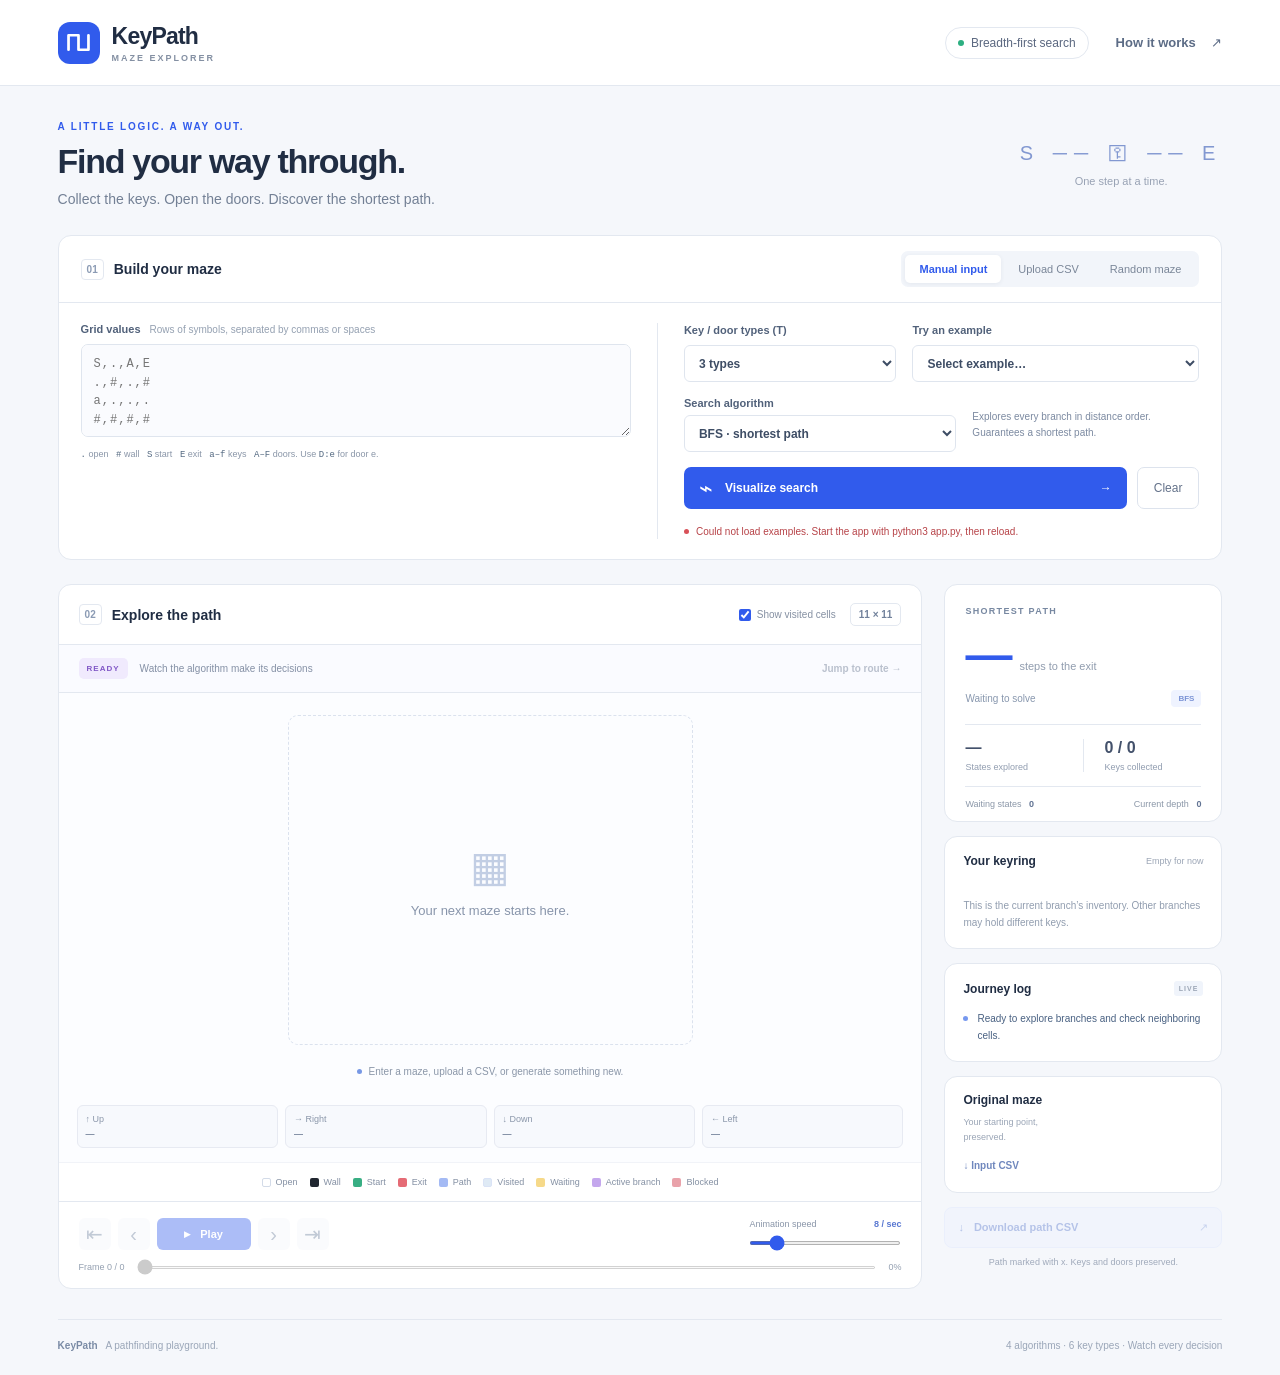
==== vercel-app/public/q1/index.html @ 893df404 "deployement" ====
<!doctype html>
<html lang="en">
<head>
  <meta charset="utf-8">
  <meta name="viewport" content="width=device-width, initial-scale=1">
  <meta name="theme-color" content="#315bec">
  <title>KeyPath · Maze explorer</title>
  <link rel="icon" href="data:image/svg+xml,%3Csvg xmlns='http://www.w3.org/2000/svg' viewBox='0 0 48 48'%3E%3Crect width='48' height='48' rx='12' fill='%23315bec'/%3E%3Cpath d='M12 31V15h12v16h12V15' fill='none' stroke='white' stroke-width='5'/%3E%3C/svg%3E">
  <link rel="stylesheet" href="styles.css">
  <script src="playback.js" defer></script>
  <script src="app.js" defer></script>
</head>
<body>
  <header class="app-header">
    <a class="brand" href="/" aria-label="KeyPath home"><span class="brand-icon" aria-hidden="true"><svg viewBox="0 0 32 32"><path d="M5 24V8h11v16h11V8"/></svg></span><span>KeyPath<span class="brand-sub">MAZE EXPLORER</span></span></a>
    <div class="header-right"><span class="algorithm-pill"><span></span><span id="algorithm-name">Breadth-first search</span></span><button class="text-button" id="help-button">How it works <span aria-hidden="true">↗</span></button></div>
  </header>
  <main>
    <section class="page-heading"><div><div class="eyebrow">A LITTLE LOGIC. A WAY OUT.</div><h1>Find your way through.</h1><p>Collect the keys. Open the doors. Discover the shortest path.</p></div><div class="heading-detail"><span class="small-path" aria-hidden="true">S ── ⚿ ── E</span><span>One step at a time.</span></div></section>

    <section class="setup-panel" aria-labelledby="setup-heading">
      <div class="setup-heading"><h2 id="setup-heading"><span class="section-number">01</span> Build your maze</h2><div class="tabs" role="tablist" aria-label="Maze input method"><button id="tab-manual" role="tab" aria-selected="true" aria-controls="panel-manual" data-tab="manual">Manual input</button><button id="tab-csv" role="tab" aria-selected="false" aria-controls="panel-csv" tabindex="-1" data-tab="csv">Upload CSV</button><button id="tab-random" role="tab" aria-selected="false" aria-controls="panel-random" tabindex="-1" data-tab="random">Random maze</button></div></div>
      <div class="setup-content">
        <div class="input-area">
          <div id="panel-manual" role="tabpanel" aria-labelledby="tab-manual"><label for="maze-input">Grid values <span>Rows of symbols, separated by commas or spaces</span></label><textarea id="maze-input" spellcheck="false" aria-describedby="input-help" placeholder="S,.,A,E&#10;.,#,.,#&#10;a,.,.,.&#10;#,#,#,#"></textarea></div>
          <div id="panel-csv" role="tabpanel" aria-labelledby="tab-csv" hidden><label for="csv-file" class="file-drop"><span class="upload-symbol" aria-hidden="true">↥</span><strong id="file-label">Choose a maze CSV</strong><span>One row per line · one symbol per cell · up to 25 × 25</span><input type="file" id="csv-file" accept=".csv,text/csv,text/plain"></label></div>
          <div id="panel-random" role="tabpanel" aria-labelledby="tab-random" hidden><div class="random-description"><span aria-hidden="true">⤨</span><div><strong>A new maze. A guaranteed way out.</strong><p>Every generated maze includes all T keys and doors.<br>Collect each key before reaching its matching door.</p></div></div><div class="random-fields"><label for="maze-size">Grid size<select id="maze-size"><option value="7">7 × 7 · Small</option><option value="9">9 × 9 · Compact</option><option value="11" selected>11 × 11 · Medium</option><option value="15">15 × 15 · Large</option><option value="21">21 × 21 · Expert</option><option value="25">25 × 25 · Maximum</option></select></label><label for="seed">Seed <span>(optional)</span><input id="seed" type="number" step="1" placeholder="Surprise me"></label><button id="generate-button" class="secondary">↻ Generate maze</button></div></div>
          <p id="input-help" class="input-help"><code>.</code> open &nbsp; <code>#</code> wall &nbsp; <code>S</code> start &nbsp; <code>E</code> exit &nbsp; <code>a–f</code> keys &nbsp; <code>A–F</code> doors. Use <code>D:e</code> for door e.</p>
        </div>
        <div class="setup-actions"><div class="settings-row"><label for="types">Key / door types (T)<select id="types"><option value="1">1 type</option><option value="2">2 types</option><option value="3" selected>3 types</option><option value="4">4 types</option><option value="5">5 types</option><option value="6">6 types</option></select></label><label for="examples">Try an example<select id="examples"><option value="">Select example…</option></select></label></div><div class="algorithm-setting"><label for="algorithm">Search algorithm<select id="algorithm"><option value="bfs">BFS · shortest path</option><option value="dfs">DFS · explore deep &amp; backtrack</option><option value="dijkstra">Dijkstra · lowest cost first</option><option value="astar">A* · guided toward the exit</option></select></label><p id="algorithm-description">Explores every branch in distance order. Guarantees a shortest path.</p></div><div class="solve-row"><button class="primary" id="solve-button"><span aria-hidden="true">⌁</span> Visualize search <span aria-hidden="true">→</span></button><button id="clear-button" class="secondary">Clear</button></div><div id="status" role="status" class="status"><span class="status-dot"></span><span id="status-text">Ready to explore. Solve the maze to begin.</span></div></div>
      </div>
    </section>

    <div class="workspace">
      <section class="visualizer" aria-labelledby="visualizer-heading">
        <div class="panel-heading"><h2 id="visualizer-heading"><span class="section-number">02</span> Explore the path</h2><div class="board-tools"><label class="toggle-label"><input type="checkbox" id="show-explored" checked> Show visited cells</label><span id="grid-size-badge" class="size-badge">11 × 11</span></div></div>
        <div class="search-toolbar"><span id="phase-badge" class="phase-badge">READY</span><span id="search-summary">Watch the algorithm make its decisions</span><button id="show-route" class="text-button" disabled>Jump to route →</button></div><div class="board-layout"><div class="board-wrap"><div id="grid" class="grid" role="img" aria-label="Maze visualization"></div></div><div class="board-caption"><span class="live-dot"></span><span id="board-caption">Your maze is ready. Let’s find the exit.</span></div></div>
        <div id="neighbor-checks" class="neighbor-checks" aria-label="Neighbor checks"></div><div class="legend"><span><i class="swatch open"></i>Open</span><span><i class="swatch wall"></i>Wall</span><span><i class="swatch start"></i>Start</span><span><i class="swatch exit"></i>Exit</span><span><i class="swatch route"></i>Path</span><span><i class="swatch searched"></i>Visited</span><span><i class="swatch frontier"></i>Waiting</span><span><i class="swatch branch"></i>Active branch</span><span><i class="swatch blocked"></i>Blocked</span></div>
        <div class="playback"><div class="transport"><button id="skip-back" title="Return to start" aria-label="Return to start" disabled>⇤</button><button id="step-back" title="Step back" aria-label="Step back" disabled>‹</button><button id="play-button" class="play-button" disabled><span aria-hidden="true">▶</span> Play</button><button id="step-forward" title="Step forward" aria-label="Step forward" disabled>›</button><button id="skip-forward" title="Skip to end" aria-label="Skip to end" disabled>⇥</button></div><div class="speed-control"><label for="speed">Animation speed <output id="speed-value">8 / sec</output></label><input id="speed" type="range" min="1" max="50" value="8" step="1"></div></div>
        <div class="timeline-row"><span id="step-label">Step 0 / 0</span><input id="timeline" type="range" min="0" max="0" value="0" aria-label="Search and route progress" disabled><span id="percent-label">0%</span></div>
      </section>

      <aside class="inspector" aria-label="Maze results">
        <section class="result-card"><div class="eyebrow" id="result-heading">SHORTEST PATH</div><div class="distance"><strong id="path-length">—</strong><span id="distance-unit">steps to the exit</span></div><div class="result-bottom"><span id="result-label">Waiting to solve</span><span class="bfs-tag" id="algorithm-tag">BFS</span></div><div class="stats"><div><strong id="states-count">—</strong><span>States explored</span></div><div><strong id="keys-count">0 / 3</strong><span>Keys collected</span></div></div><div class="search-metrics"><span>Waiting states <strong id="frontier-count">0</strong></span><span>Current depth <strong id="depth-count">0</strong></span></div></section>
        <section class="inventory-card"><div class="card-heading"><h3>Your keyring</h3><span id="inventory-label">Empty for now</span></div><div id="inventory" class="inventory"></div><p><span id="inventory-help">During search, this shows the current branch’s keys. Different branches have separate inventories.</span></p></section>
        <section class="journey-card"><div class="card-heading"><h3>Journey log</h3><span class="small-badge">LIVE</span></div><ol id="event-log" aria-label="Playback events"><li class="empty-log">Every journey starts with a single step.</li></ol></section>
        <section class="original-card"><div><h3>Original maze</h3><p id="original-description">Your starting point, preserved.</p><button class="text-button" id="download-original">↓ Input CSV</button></div><div id="original-grid" class="mini-grid" role="img" aria-label="Original maze"></div></section>
        <button class="export-button" id="export-button" disabled><span aria-hidden="true">↓</span> Download path CSV <span aria-hidden="true">↗</span></button><p class="export-note">Path marked with x. Keys and doors preserved.</p>
      </aside>
    </div>
    <footer><span><strong>KeyPath</strong> &nbsp; A pathfinding playground.</span><span>4 algorithms · 6 key types · Watch every decision</span></footer>
  </main>
  <dialog id="help-dialog"><button id="close-help" class="close-button" aria-label="Close instructions">×</button><div class="eyebrow">THE WAY THROUGH</div><h2>A maze with a memory.</h2><p>Move up, down, left, or right. Each move costs one step. Entering a key cell collects its key; a door is passable only when you already hold the matching key.</p><h3>Build, solve, explore</h3><ol><li>Enter a square grid, upload a CSV, or generate a maze. Set T to the number of distinct key/door types present.</li><li>Choose an algorithm and select <strong>Visualize search</strong>. Watch branches expand, waiting cells appear, and walls or locked doors reject moves. DFS also visibly backtracks. A step count or <strong>-1</strong> is revealed when the search finishes.</li><li>The search plays first, followed by the resulting route. Pause, step in either direction, or drag the timeline. Use <strong>Jump to route</strong> to skip exploration. Each search state has its own keys: switching branches may change the displayed inventory. Keys are never lost within a route.</li><li>Download the path CSV. Open cells on the route become <code>x</code>; special cells become <code>x(a)</code>, <code>x(A)</code>, <code>x(S)</code>, and so on. Exported CSVs can be imported again.</li></ol><h3>Four ways to search</h3><p><strong>BFS</strong> explores by distance. <strong>DFS</strong> follows a branch deeply, then backtracks; its first route is not necessarily shortest. <strong>Dijkstra</strong> explores by total cost; because each move costs one, its order matches BFS with the same tie-breaking. <strong>A*</strong> combines distance traveled with Manhattan distance to the exit. BFS, Dijkstra, and A* guarantee a shortest route.</p><p>All four track position and key inventory. The animation shows actual search decisions and stops when the exit is found or the reachable states are exhausted. The active branch is a candidate route, not one traveler teleporting between cells. Neighbor labels explain each move check; waiting cells may contain multiple inventory states.</p><p class="help-note"><strong>About E:</strong> The problem uses E for both the exit and door e. Here E always means exit; enter door e as <code>D:e</code> in comma- or space-separated rows. Each key/door pair has a unique color, with labels to distinguish them. Keys show a key icon; doors show a lock.</p><p>Manual grids support 2–25 rows. Generated mazes use odd sizes from 7–25 and place all T pairs along a solvable route. Missing or inaccessible keys can make a manually entered maze unsolvable.</p></dialog>
</body>
</html>
---- vercel-app/public/q1/styles.css ----
:root{font-family:Inter,-apple-system,BlinkMacSystemFont,"Segoe UI",sans-serif;color:#202d43;background:#f5f7fb;font-synthesis:none;--blue:#315bec;--muted:#738095;--line:#e3e8f0;--key-a:#f4ba52;--key-b:#a797e9;--key-c:#65c6d9;--key-d:#f292b4;--key-e:#e59b62;--key-f:#94bc64}
*{box-sizing:border-box}body{margin:0}button,input,select,textarea{font:inherit}button,select,input[type=range],input[type=checkbox]{cursor:pointer}button{transition:background .15s,transform .15s}button:active:not(:disabled){transform:translateY(1px)}button:disabled{opacity:.4;cursor:not-allowed}button:focus-visible,a:focus-visible,input:focus-visible,textarea:focus-visible,select:focus-visible{outline:3px solid #8eacff;outline-offset:3px}button{border:0}a{color:inherit;text-decoration:none}h1,h2,h3,p{margin:0}[hidden]{display:none!important}.app-header{height:86px;background:#fff;border-bottom:1px solid var(--line);padding:0 4.5%;display:flex;justify-content:space-between;align-items:center}.brand{display:flex;align-items:center;gap:12px;font-size:23px;font-weight:780;letter-spacing:-.8px}.brand-icon{width:42px;height:42px;background:var(--blue);border-radius:12px;display:grid;place-items:center}.brand-icon svg{width:29px;fill:none;stroke:white;stroke-width:3;stroke-linecap:round;stroke-linejoin:round}.brand-sub{display:block;font-size:9px;letter-spacing:2px;color:#8490a3;margin-top:3px}.header-right{display:flex;align-items:center;gap:27px}.algorithm-pill{font-size:12px;color:#5b6880;border:1px solid var(--line);border-radius:20px;padding:8px 12px;display:flex;align-items:center;gap:7px}.algorithm-pill>span{width:6px;height:6px;border-radius:50%;background:#2daf81}.text-button{background:none;font-size:12px;font-weight:600;color:#5c6c86;padding:5px 0}.text-button:hover{color:var(--blue)}.header-right .text-button{font-size:13px}.header-right .text-button span{margin-left:12px}main{max-width:1440px;margin:auto;padding:35px 4.5% 0}.page-heading{display:flex;align-items:center;justify-content:space-between;margin-bottom:28px}.eyebrow{font-size:10px;font-weight:750;letter-spacing:1.8px;color:#7788a1}.page-heading .eyebrow{color:var(--blue);margin-bottom:10px}h1{font-size:34px;font-weight:740;letter-spacing:-1.3px}.page-heading p{font-size:14px;color:var(--muted);margin-top:10px}.heading-detail{display:flex;flex-direction:column;align-items:center;gap:10px;font-size:11px;color:#98a2b4}.small-path{font-size:20px;letter-spacing:7px;color:#8298d1}.setup-panel,.visualizer,.inspector>section{background:white;border:1px solid var(--line);border-radius:13px}.setup-panel{margin-bottom:24px;overflow:hidden}.setup-heading{display:flex;justify-content:space-between;align-items:center;padding:15px 22px;border-bottom:1px solid var(--line)}h2{font-size:14px;font-weight:650;display:flex;align-items:center;gap:10px}.section-number{color:#8b9bb4;font-size:10px;font-weight:650;border:1px solid var(--line);padding:4px 5px;border-radius:4px}.tabs{display:flex;background:#f2f5fa;padding:4px;border-radius:7px;gap:3px}.tabs button{background:transparent;color:#7a8698;font-size:11px;padding:8px 14px;border-radius:5px;white-space:nowrap}.tabs button[aria-selected=true]{background:white;color:var(--blue);box-shadow:0 1px 4px #25345412;font-weight:650}.setup-content{display:grid;grid-template-columns:1.12fr 1fr;gap:26px;padding:20px 22px}.input-area{min-width:0;border-right:1px solid var(--line);padding-right:26px}label{display:block;font-size:11px;font-weight:650;color:#51617a}label>span{font-weight:400;color:#94a0b1;margin-left:6px;font-size:10px}textarea{display:block;resize:vertical;width:100%;height:93px;min-height:72px;max-height:320px;border:1px solid #dfe5ee;border-radius:7px;padding:10px 12px;margin-top:9px;background:#fafbfe;color:#526684;font-family:ui-monospace,SFMono-Regular,Consolas,monospace;font-size:12px;line-height:1.55;letter-spacing:1px}select,input[type=number]{display:block;width:100%;margin-top:9px;border:1px solid #dfe5ee;background:white;color:#3e4d65;border-radius:6px;height:37px;padding:0 10px;font-size:12px}.input-help{font-size:9px;line-height:1.8;color:#8a96a8;margin-top:9px}code{font-family:ui-monospace,SFMono-Regular,Consolas,monospace;color:#536880}.setup-actions{padding-top:1px;display:flex;flex-direction:column;justify-content:center;gap:15px}.settings-row{display:grid;grid-template-columns:1fr 1.35fr;gap:16px}.solve-row{display:flex;gap:10px}.primary{height:42px;display:flex;justify-content:center;align-items:center;gap:12px;background:var(--blue);color:white;border-radius:7px;font-size:12px;font-weight:600;flex:1}.primary:hover{background:#224bd2}.primary>span:first-child{font-size:23px}.primary>span:last-child{margin-left:auto}.primary{padding:0 15px}.secondary{background:#fff;border:1px solid #dde3ed;color:#64728a;border-radius:7px;font-size:12px;padding:10px 16px}.secondary:hover{background:#f3f6fc}.status{display:flex;gap:7px;align-items:flex-start;font-size:10px;color:#8390a4;line-height:1.5}.status-dot{flex:0 0 5px;height:5px;border-radius:50%;background:#91a2bc;margin-top:5px}.status.error{color:#b74348}.status.error .status-dot{background:#d85158}.status.success{color:#228560}.status.success .status-dot{background:#30aa7a}.file-drop{position:relative;height:114px;background:#f8faff;border:1px dashed #b4c4e4;border-radius:7px;display:flex;align-items:center;justify-content:center;flex-direction:column;gap:7px;cursor:pointer}.file-drop:focus-within{outline:3px solid #8eacff}.file-drop>span{margin:0}.file-drop>strong{color:#4a628e}.file-drop .upload-symbol{font-size:22px;color:var(--blue)}.file-drop input{position:absolute;inset:0;width:100%;opacity:0;cursor:pointer}.random-description{display:flex;gap:12px;align-items:center}.random-description>span{font-size:30px;color:var(--blue)}.random-description strong{font-size:12px}.random-description p{font-size:10px;line-height:1.6;color:#8590a2;margin-top:5px}.random-fields{display:flex;gap:12px;margin-top:12px;align-items:end}.random-fields label{flex:1;min-width:0}.random-fields input,.random-fields select{height:32px;margin-top:6px;font-size:10px}.random-fields .secondary{height:32px;font-size:10px;padding:0 10px;white-space:nowrap}.workspace{display:grid;grid-template-columns:minmax(0,1fr) 278px;gap:22px;align-items:start}.visualizer{overflow:hidden}.panel-heading{display:flex;justify-content:space-between;align-items:center;padding:18px 20px;border-bottom:1px solid var(--line);gap:10px}.board-tools{display:flex;align-items:center;gap:14px}.toggle-label{display:flex;align-items:center;gap:6px;font-size:10px;font-weight:400;color:#8590a2;white-space:nowrap}.toggle-label input{accent-color:var(--blue);width:12px;height:12px;margin:0}.size-badge{font-size:10px;font-weight:600;padding:5px 8px;border:1px solid var(--line);border-radius:5px;color:#71819b;white-space:nowrap}.board-layout{padding:28px 20px 16px;background:#fcfdff}.board-wrap{display:flex;justify-content:center;align-items:center;min-height:310px}.grid{display:grid;grid-template-columns:repeat(var(--n),1fr);width:min(100%,405px);gap:3px;position:relative}.cell{aspect-ratio:1;min-width:0;display:flex;align-items:center;justify-content:center;position:relative;background:white;border:1px solid #dde4ef;border-radius:4px;color:#33435a;font-size:clamp(8px,1vw,13px);font-weight:750;isolation:isolate;transition:background .18s,border-color .18s}.cell.wall{background:#202630;border-color:#202630}.cell.start{background:#38ae83;border-color:#38ae83;color:white}.cell.exit{background:#e56b75;border-color:#e56b75;color:white}.cell.key,.cell.door{background:var(--pair);border-color:var(--pair);color:#26354a}.cell .token{display:flex;align-items:center;justify-content:center;gap:3px;z-index:1}.cell svg{width:12px;height:12px;fill:none;stroke:currentColor;stroke-width:1.8;stroke-linecap:round;stroke-linejoin:round;flex-shrink:0}.cell.door{border:2px solid color-mix(in srgb,var(--pair),#000 15%)}.cell.searched{background:#eff3fc;border-color:#dae3f6}.cell.on-path{background:#e5ecff;border-color:#b9ccff}.cell.on-path::after{content:"";width:6px;height:6px;border-radius:50%;background:#9eb6f4;position:absolute;z-index:0}.cell.unlocked{background:white;border-color:#bac9e4;color:#637a9c}.cell.current{box-shadow:0 0 0 2px var(--blue);z-index:2}.cell.current::after{content:"";width:54%;height:54%;background:var(--blue);border-radius:50%;border:3px solid #fff;box-shadow:0 1px 5px #315bec35;position:absolute;z-index:3}.cell.pickup{animation:pickup .5s ease-out}.cell.current.pickup::after{animation:pop .5s ease-out}.grid.dense{gap:2px}.grid.dense .cell{border-radius:2px;font-size:8px}.grid.dense .cell svg{display:none}.grid.dense .cell.on-path::after{width:3px;height:3px}.grid.dense .cell.current::after{border-width:1px}.grid.empty{height:330px;display:flex;flex-direction:column;align-items:center;justify-content:center;gap:12px;color:#8895ab;font-size:13px;border:1px dashed #dbe2ee;border-radius:10px}.empty-grid-icon{font-size:42px;color:#c2cee4}.board-caption{display:flex;justify-content:center;align-items:center;gap:7px;font-size:10px;color:#8a96a8;margin-top:18px;min-height:16px}.live-dot{width:5px;height:5px;border-radius:50%;background:#7798e5}.legend{display:flex;justify-content:center;gap:18px;padding:14px 12px;border-top:1px solid #f1f3f8;flex-wrap:wrap}.legend>span{display:flex;align-items:center;gap:5px;font-size:9px;color:#8490a3}.swatch{height:9px;width:9px;border-radius:2px;display:inline-block}.swatch.open{background:white;border:1px solid #d3dbe8}.swatch.wall{background:#202630}.swatch.start{background:#38ae83}.swatch.exit{background:#e56b75}.swatch.route{background:#a4baf4}.swatch.searched{background:#eff3fc;border:1px solid #dae3f6}.playback{display:flex;align-items:center;justify-content:space-between;gap:18px;padding:16px 20px 12px;border-top:1px solid var(--line)}.transport{display:flex;align-items:center;gap:7px}.transport button{width:32px;height:32px;border-radius:6px;background:#f5f7fb;color:#677c9b;font-size:20px}.transport button:hover:not(:disabled){background:#e8eefb}.transport .play-button{display:flex;justify-content:center;align-items:center;gap:9px;width:94px;background:var(--blue);color:white;font-size:11px;font-weight:650}.transport .play-button:hover:not(:disabled){background:#224bd2}.transport .play-button span{font-size:9px}.speed-control{width:152px;flex-shrink:0}.speed-control label{display:flex;justify-content:space-between;font-size:9px;color:#8995a8;font-weight:400}.speed-control output{font-weight:650;color:#5877d1}input[type=range]{accent-color:var(--blue);height:4px;margin:12px 0 5px;width:100%}.timeline-row{display:flex;align-items:center;gap:12px;padding:0 20px 16px;font-size:9px;color:#94a0b1}.timeline-row>span{white-space:nowrap}.timeline-row input{flex:1;min-width:0;margin:0;height:3px}.inspector{display:flex;flex-direction:column;gap:14px}.result-card{padding:21px 20px 0}.result-card .eyebrow{font-size:9px;letter-spacing:1.3px}.distance{display:flex;align-items:baseline;gap:9px;margin-top:11px}.distance strong{font-size:47px;line-height:1.15;letter-spacing:-2px;color:var(--blue);font-weight:700}.distance>span{font-size:11px;color:#909cae}.result-bottom{display:flex;align-items:center;justify-content:space-between;margin:9px 0 17px;font-size:10px;color:#8897ae}.bfs-tag{background:#eff3ff;color:#7a92d5;font-size:8px;font-weight:700;border-radius:4px;padding:4px 7px}.stats{display:grid;grid-template-columns:1fr 1fr;border-top:1px solid var(--line);padding:14px 0}.stats>div{display:flex;flex-direction:column;gap:5px}.stats>div+div{border-left:1px solid var(--line);padding-left:20px}.stats strong{font-size:16px;color:#43516b;font-weight:650}.stats span{font-size:9px;color:#919db0}.inventory-card,.journey-card{padding:17px 18px}.card-heading{display:flex;justify-content:space-between;align-items:center}h3{font-size:12px;font-weight:650}.card-heading>span{font-size:9px;color:#9ca6b6}.inventory{display:flex;gap:8px;flex-wrap:wrap;margin:17px 0 12px}.inventory-key{display:flex;align-items:center;justify-content:center;gap:5px;width:32px;height:32px;border:1px dashed #d7dfec;border-radius:8px;color:#a4aebd;font-size:12px;font-weight:650;background:#fafbfd;transition:background .2s}.inventory-key svg{width:13px;height:13px;fill:none;stroke:currentColor;stroke-width:1.8}.inventory-key.collected{background:var(--pair);border:1px solid var(--pair);color:#354359;animation:pop .3s}.inventory-card>p{font-size:10px;line-height:1.7;color:#919daf}.small-badge{font-size:7px!important;font-weight:700;letter-spacing:1px;background:#f0f4fb;padding:4px 5px;border-radius:3px}.journey-card ol{list-style:none;margin:14px 0 0;padding:0;max-height:123px;overflow:auto;scrollbar-width:thin}.journey-card li{position:relative;display:flex;gap:9px;font-size:10px;color:#8c99ad;line-height:1.7;padding-bottom:8px}.journey-card li::before{content:"";height:5px;width:5px;border-radius:50%;background:#c2cee3;flex-shrink:0;margin-top:6px}.journey-card li:last-child{padding-bottom:0;color:#496182}.journey-card li:last-child::before{background:#7698ef}.journey-card li small{color:#a1acbc;font-size:9px;margin-left:auto;white-space:nowrap}.journey-card li.empty-log{color:#9da7b6}.original-card{display:flex;justify-content:space-between;align-items:center;padding:16px 18px;gap:12px}.original-card p{font-size:9px;line-height:1.7;color:#9aa5b6;margin:8px 0 9px;max-width:115px}.original-card .text-button{font-size:10px;color:#6f87bd}.mini-grid{display:grid;grid-template-columns:repeat(var(--n),1fr);width:79px;flex-shrink:0;gap:1px}.mini-grid>div{aspect-ratio:1;background:#fff;border:1px solid #e6ebf4;border-radius:1px}.mini-grid .wall{background:#384456;border:0}.mini-grid .start{background:#38ae83;border:0}.mini-grid .exit{background:#e56b75;border:0}.mini-grid .key,.mini-grid .door{background:var(--pair);border:0}.export-button{display:flex;align-items:center;justify-content:center;gap:10px;padding:13px;border-radius:8px;background:#edf2ff;color:#5676cd;border:1px solid #dce5ff;font-size:11px;font-weight:650}.export-button>span:last-child{margin-left:auto;color:#869edc}.export-button:hover:not(:disabled){background:#e0e9ff}.export-note{font-size:9px;text-align:center;color:#a0aabb;margin-top:-5px}footer{display:flex;justify-content:space-between;gap:16px;font-size:10px;color:#9aa6b8;border-top:1px solid var(--line);margin-top:30px;padding:20px 0 24px}footer strong{font-weight:650;color:#7a8ba5}dialog{border:1px solid var(--line);border-radius:16px;max-width:590px;width:calc(100% - 32px);padding:32px;color:#52627b;box-shadow:0 20px 100px #1d2e5933}dialog::backdrop{background:#18254270}dialog h2{font-size:25px;color:#26364e;margin:12px 0 18px}dialog h3{margin-top:21px}dialog p,dialog li{font-size:12px;line-height:1.85;margin-top:10px}dialog ol{padding-left:19px}dialog .help-note{background:#f2f5fd;border-radius:8px;padding:12px}.close-button{float:right;background:#f2f5fb;border-radius:50%;width:28px;height:28px;font-size:20px;color:#7b89a2}@keyframes pickup{0%{box-shadow:0 0 0 0 #f4ba5280}70%{box-shadow:0 0 0 10px #f4ba5200}100%{box-shadow:0 0 0 2px var(--blue)}}@keyframes pop{0%{transform:scale(.7)}60%{transform:scale(1.12)}100%{transform:scale(1)}}
@media(min-width:1450px){main{padding-left:50px;padding-right:50px}.grid{width:430px}.board-wrap{min-height:370px}.setup-content{grid-template-columns:1.2fr 1fr}.workspace{grid-template-columns:minmax(0,1fr) 310px}.inspector{gap:16px}}
@media(max-width:1050px){main{padding:28px 3% 0}.app-header{padding:0 3%}.workspace{grid-template-columns:minmax(0,1fr) 245px;gap:16px}.setup-content{gap:18px}.input-area{padding-right:18px}label>span{display:none}.board-tools{gap:8px}.panel-heading{padding:16px 14px}.toggle-label{font-size:9px}.playback{padding:14px;gap:10px}.transport{gap:4px}.transport button{width:29px}.speed-control{width:110px}.legend{gap:12px}.random-fields{flex-wrap:wrap}.random-fields .secondary{width:100%}.heading-detail{display:none}.settings-row{gap:10px}}
@media(max-width:760px){.app-header{height:70px;padding:0 5%}.algorithm-pill{display:none}main{padding:25px 4% 0}h1{font-size:29px}.page-heading p{font-size:12px;line-height:1.7}.setup-heading{align-items:flex-start;flex-direction:column;gap:15px;padding:16px}.tabs{width:100%}.tabs button{flex:1;padding:8px}.setup-content{grid-template-columns:1fr;padding:16px;gap:17px}.input-area{padding-right:0;border-right:0}.setup-actions{border-top:1px solid var(--line);padding-top:17px}.workspace{grid-template-columns:1fr}.inspector{display:grid;grid-template-columns:1fr 1fr;gap:13px}.export-button,.export-note{grid-column:1/-1}.board-wrap{min-height:250px}.grid{width:min(100%,380px)}.cell{font-size:12px}.cell svg{width:11px}.board-tools{gap:9px}.panel-heading h2{font-size:12px}.toggle-label{font-size:8px}.speed-control{width:140px}.legend{gap:19px}.playback{padding:15px 18px}.transport{gap:6px}.transport button{width:32px}footer{font-size:9px;flex-direction:column;gap:7px}.random-fields{flex-wrap:nowrap}.random-fields .secondary{width:auto}.result-card{padding:17px 15px 0}.distance strong{font-size:38px}.distance>span{font-size:9px}.inventory-card,.journey-card{padding:17px 14px}.original-card{padding:13px;flex-direction:column;align-items:start}.original-card p{max-width:none}.mini-grid{width:68px}.original-card>div:first-child{width:100%}.original-card .text-button{padding:0}.inventory-key{width:29px;height:29px}.inventory{gap:6px}.stats>div+div{padding-left:12px}.journey-card ol{max-height:180px}}
@media(max-width:400px){.panel-heading{flex-wrap:wrap}.board-tools{width:100%;justify-content:space-between}.transport{gap:4px}.transport button{width:26px}.transport .play-button{width:75px}.speed-control{width:99px}.legend{gap:12px}.random-fields{flex-wrap:wrap}.random-fields .secondary{width:100%}.inspector{grid-template-columns:1fr}.original-card{flex-direction:row}.distance strong{font-size:44px}.inventory-key{width:34px;height:34px}}
@media(prefers-reduced-motion:reduce){*,*::before,*::after{animation:none!important;transition:none!important}}
/* Search exploration and algorithm controls. */
.algorithm-pill>span#algorithm-name{width:auto;height:auto;border-radius:0;background:none}
.algorithm-setting{display:grid;grid-template-columns:minmax(0,1.2fr) minmax(0,1fr);gap:16px;align-items:center}.algorithm-setting p{font-size:10px;color:#7c8aa1;line-height:1.6}.algorithm-setting select{margin-top:6px}.search-toolbar{display:flex;align-items:center;gap:12px;padding:13px 20px;background:#fafbff;border-bottom:1px solid var(--line);font-size:10px;color:#8490a5;flex-wrap:wrap}.search-toolbar .text-button{font-size:10px;margin-left:auto}.phase-badge{font-size:8px;letter-spacing:1px;font-weight:750;padding:6px 8px;border-radius:5px;color:#8057c6;background:#f0eafd}.phase-badge.route-phase{color:#257957;background:#e5f6ed}.neighbor-checks{display:grid;grid-template-columns:repeat(4,minmax(0,1fr));gap:7px;padding:10px 18px 14px;background:#fcfdff}.neighbor-check{padding:8px;border:1px solid #e7eaf2;border-radius:6px;background:#f7f9fd;min-width:0}.neighbor-check span{display:block;font-size:9px;color:#8b97aa;margin-bottom:5px}.neighbor-check strong{font-size:9px;font-weight:600;color:#7d8ba2;display:block}.neighbor-check.queued{background:#fff7df;border-color:#f0d99c}.neighbor-check.queued strong{color:#957120}.neighbor-check.wall,.neighbor-check.locked{background:#fff0f0;border-color:#f1c9cd}.neighbor-check.wall strong,.neighbor-check.locked strong{color:#b56671}.search-metrics{border-top:1px solid var(--line);display:flex;justify-content:space-between;padding:12px 0;gap:8px;font-size:9px;color:#8b97a8}.search-metrics strong{color:#617393;margin-left:5px}.swatch.frontier{background:#f6d989}.swatch.branch{background:#c4a7ed}.swatch.blocked{background:#e9a2aa}.cell.waiting{box-shadow:inset 0 0 0 2px #e8bf57}.cell.open.waiting{background:#fff3ce;border-color:#e8ce8c}.cell.active-branch{background:#eee3fc;border-color:#c8afe9}.cell.active-branch::after{content:"";position:absolute;width:5px;height:5px;border-radius:50%;background:#ba95e6}.cell.searched{background:#dfeaf5;border-color:#ceddeb}.swatch.searched{background:#dfeaf5}.cell.checked-open{outline:2px solid #d5ad44;outline-offset:-2px}.cell.checked-blocked{outline:2px solid #e37e8b;outline-offset:-2px}.cell.search-current{box-shadow:0 0 0 2px #9260d6}.cell.search-current::after{background:#9461d6;animation:search-pulse .8s ease-in-out infinite}.cell.backtracking::after{background:#e19b42}.cell.backtracking{box-shadow:0 0 0 2px #e19b42}.cell.unlocked{background:white;border-color:#bac9e4;color:#637a9c}.legend{gap:12px}.board-layout{padding-top:22px}.grid.dense .cell.active-branch::after{width:3px;height:3px}@keyframes search-pulse{50%{transform:scale(.78);opacity:.75}}
@media(max-width:760px){.algorithm-setting{grid-template-columns:1fr 1fr}.search-toolbar{padding:12px 14px;gap:8px}.neighbor-checks{padding:8px 12px 12px;gap:5px}.neighbor-check{padding:7px 5px}.neighbor-check strong{font-size:8px}.search-metrics{font-size:8px;flex-wrap:wrap}}
@media(prefers-reduced-motion:reduce){.cell.search-current::after{animation:none}}
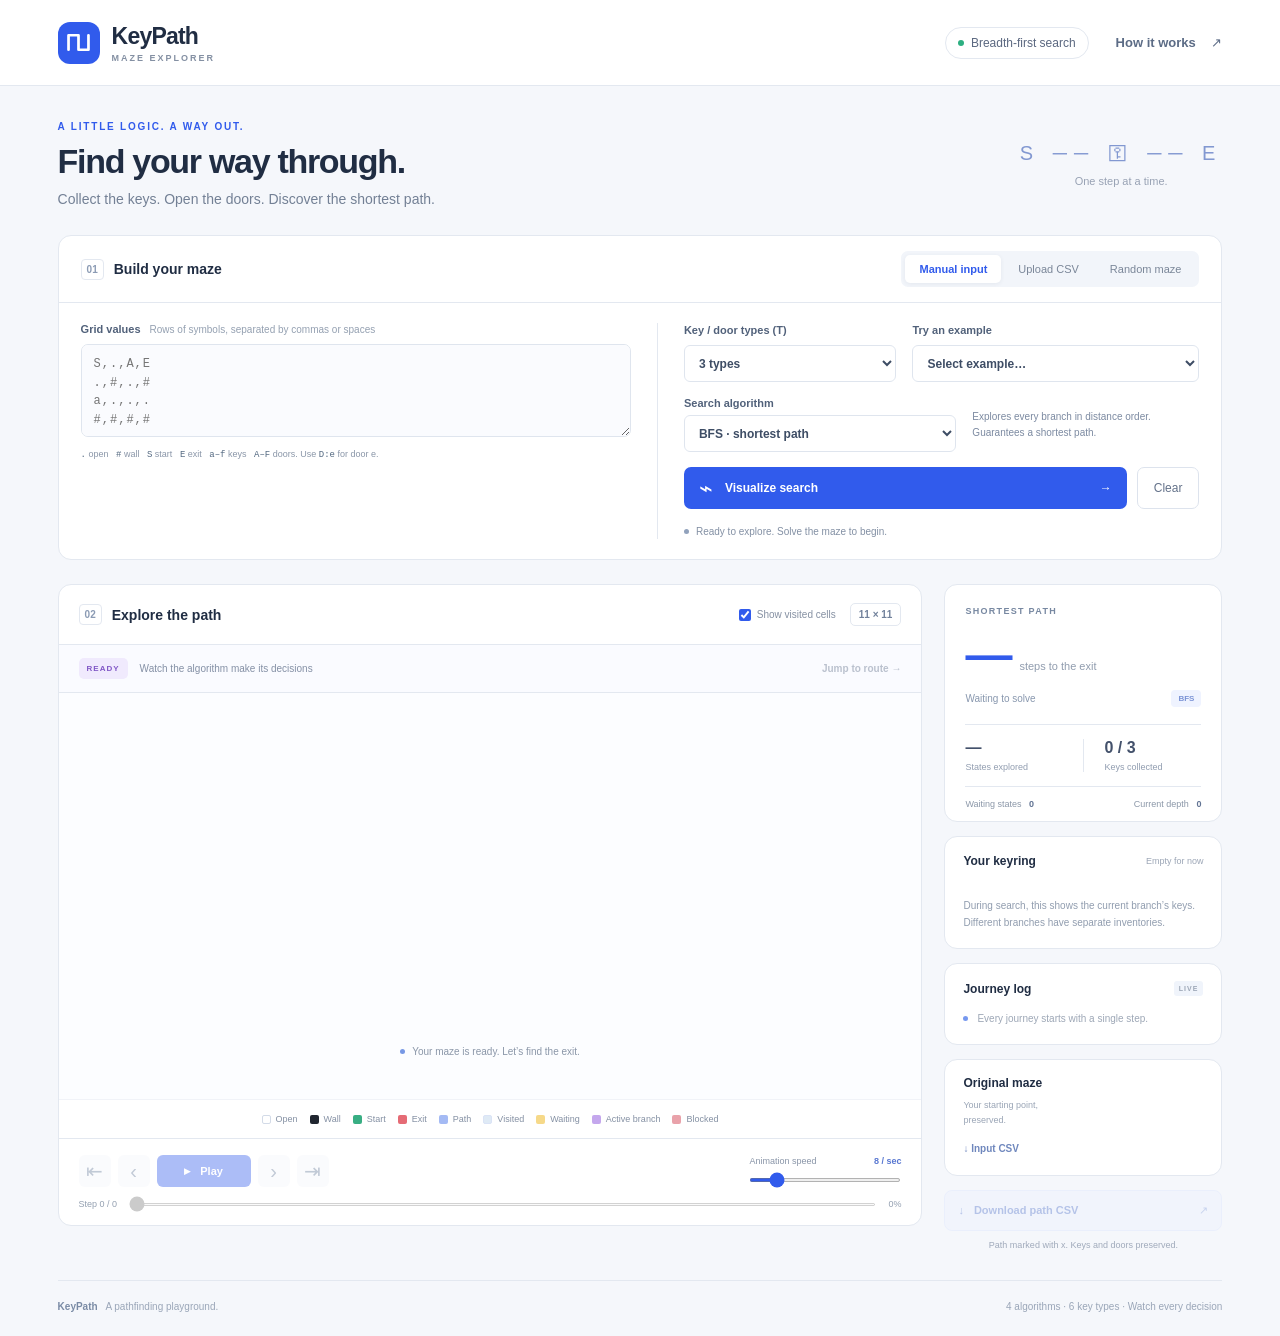
==== commit 6fb00c73: "final changes" ====
--- a/vercel-app/public/q1/index.html
+++ b/vercel-app/public/q1/index.html
@@ -8,7 +8,7 @@
   <link rel="icon" href="data:image/svg+xml,%3Csvg xmlns='http://www.w3.org/2000/svg' viewBox='0 0 48 48'%3E%3Crect width='48' height='48' rx='12' fill='%23315bec'/%3E%3Cpath d='M12 31V15h12v16h12V15' fill='none' stroke='white' stroke-width='5'/%3E%3C/svg%3E">
   <link rel="stylesheet" href="styles.css">
   <script src="playback.js" defer></script>
-  <script src="app.js" defer></script>
+  <link rel="stylesheet" href="/demo-ux.css"><script src="/demo-ux.js" defer></script><script src="app.js" defer></script>
 </head>
 <body>
   <header class="app-header">
